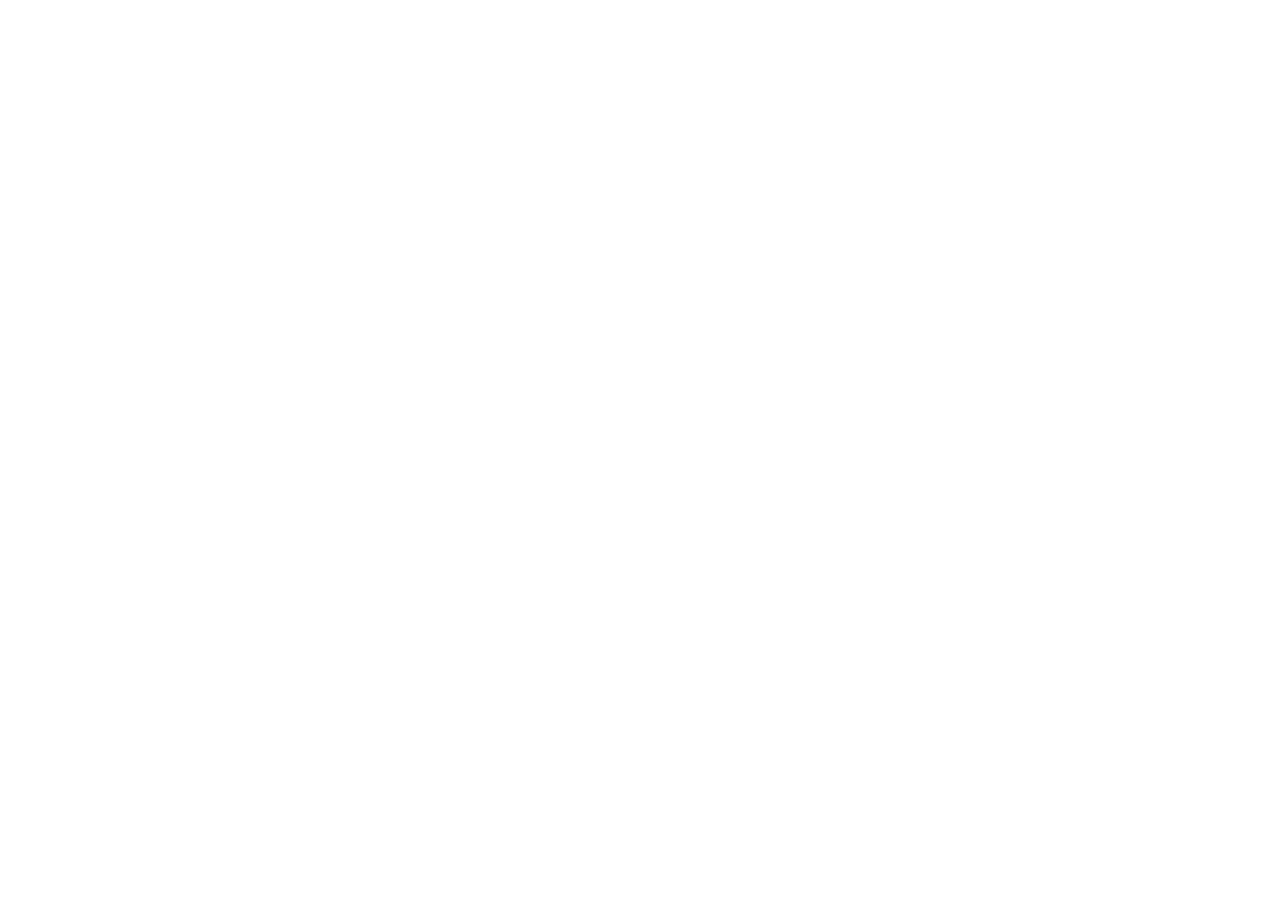
==== Exercice1/index.html @ d219b99d "first commit for exercice 1" ====
<!DOCTYPE html>
<html lang="en">
<head>
    <meta charset="UTF-8">
    <meta http-equiv="X-UA-Compatible" content="IE=edge">
    <meta name="viewport" content="width=device-width, initial-scale=1.0">
    <title>Le binaire et l'hexadecimal</title>
</head>
<body>
    
</body>
</html>
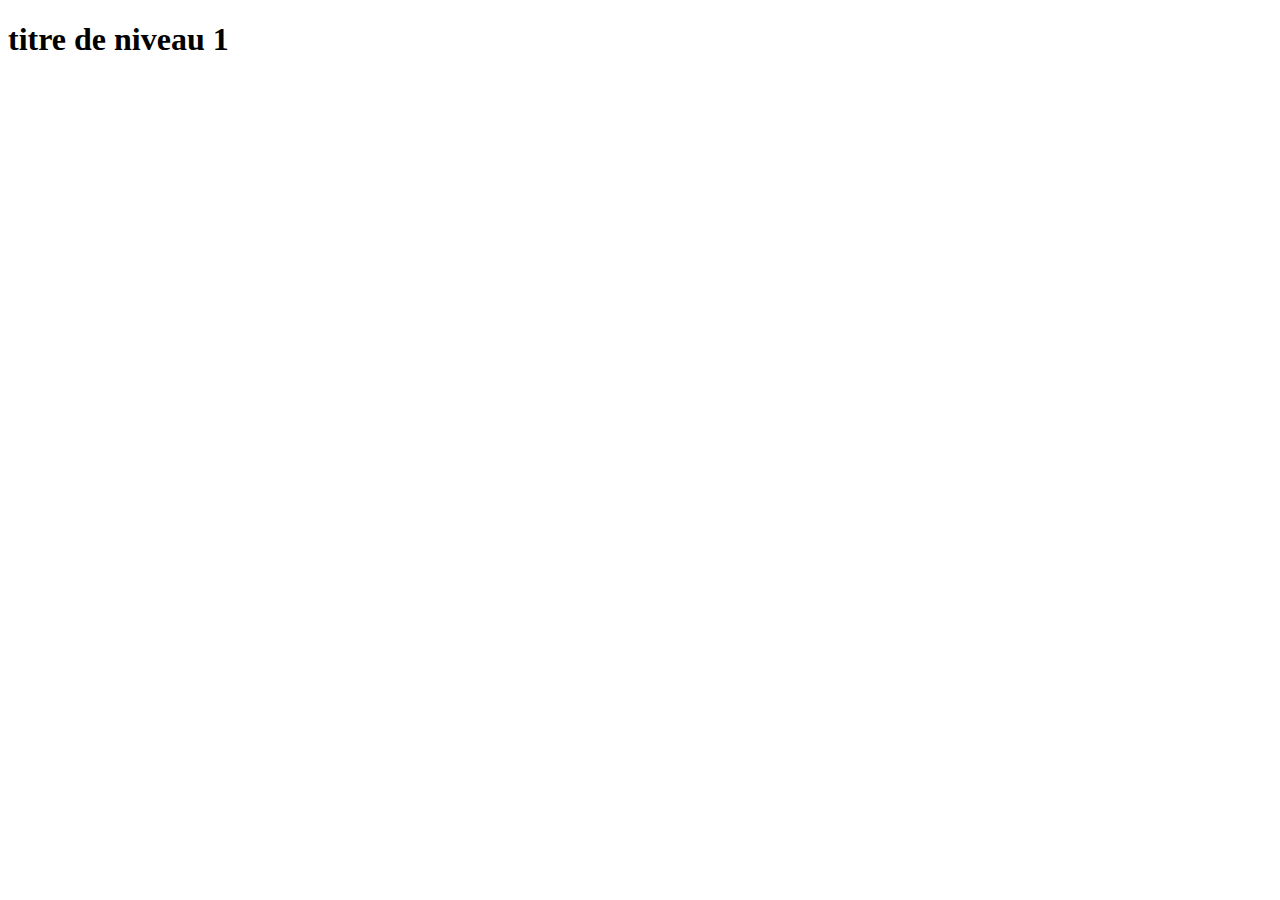
==== commit 245d8e8c: "title 1" ====
--- a/Exercice1/index.html
+++ b/Exercice1/index.html
@@ -7,6 +7,6 @@
     <title>Le binaire et l'hexadecimal</title>
 </head>
 <body>
-    
+    <h1>titre de niveau 1</h1>
 </body>
 </html>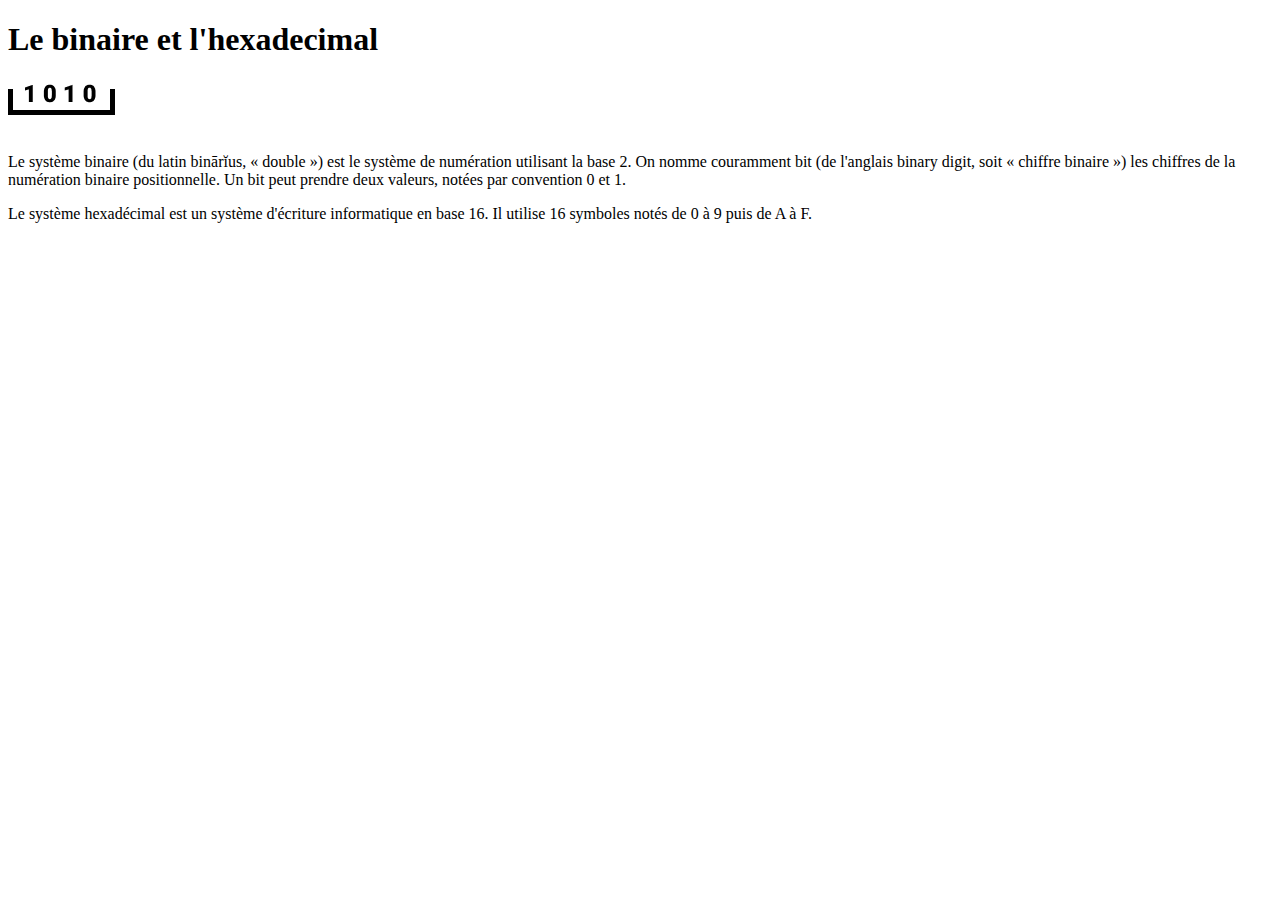
==== commit e6cf8b55: "addition of picture and 3 phrasing" ====
--- a/Exercice1/index.html
+++ b/Exercice1/index.html
@@ -1,12 +1,26 @@
 <!DOCTYPE html>
 <html lang="en">
+
 <head>
     <meta charset="UTF-8">
     <meta http-equiv="X-UA-Compatible" content="IE=edge">
     <meta name="viewport" content="width=device-width, initial-scale=1.0">
     <title>Le binaire et l'hexadecimal</title>
 </head>
+
 <body>
-    <h1>titre de niveau 1</h1>
+    <nav>
+        <h1>Le binaire et l'hexadecimal</h1>
+        <img src="image/logo_exercice1.png" alt="">
+    </nav>
+<img src="image/ball-63527_1920.jpg" alt="">
+<p>Le <span>système binaire</span>  <span>(du latin binārĭus, « double »)</span> est le système de numération utilisant la base 2. On nomme couramment
+bit (de l'anglais binary digit, soit « chiffre binaire ») les chiffres de la numération binaire positionnelle. Un bit
+peut prendre deux valeurs, notées par convention 0 et 1.</p>
+
+<p>Le<span> système hexadécimal</span> est un système d'écriture informatique en base 16. Il utilise 16 symboles notés de 0 à 9 puis de
+A à F.</p>
+
 </body>
+
 </html>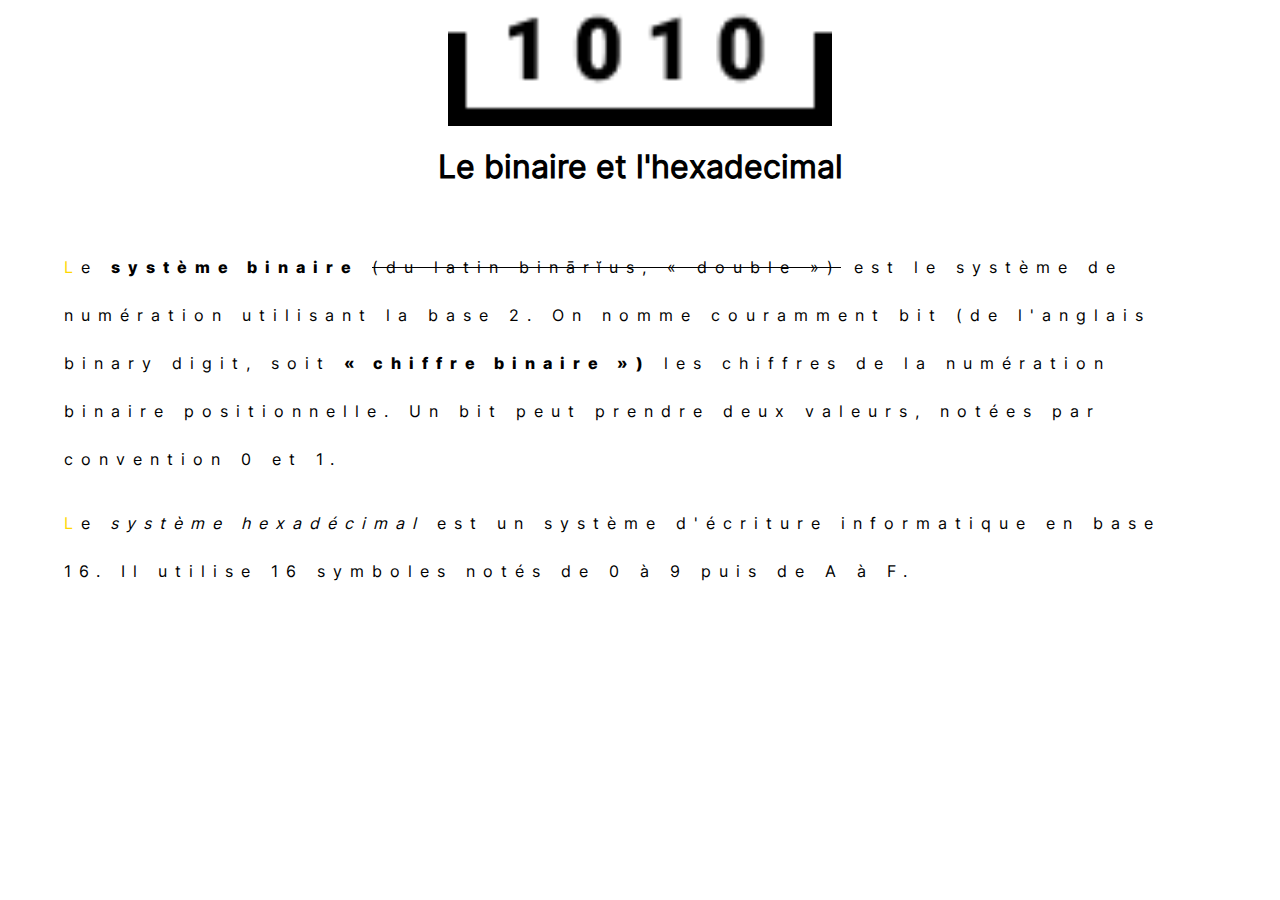
==== commit 11b67af4: "addition line html" ====
--- a/Exercice1/index.html
+++ b/Exercice1/index.html
@@ -5,6 +5,7 @@
     <meta charset="UTF-8">
     <meta http-equiv="X-UA-Compatible" content="IE=edge">
     <meta name="viewport" content="width=device-width, initial-scale=1.0">
+    <link rel="stylesheet" href="style.css">
     <title>Le binaire et l'hexadecimal</title>
 </head>
 
@@ -13,12 +14,12 @@
         <h1>Le binaire et l'hexadecimal</h1>
         <img src="image/logo_exercice1.png" alt="">
     </nav>
-<img src="image/ball-63527_1920.jpg" alt="">
+<img class="imagedeco" src="image/ball-63527_1920.jpg" alt="">
 <p>Le <span>système binaire</span>  <span>(du latin binārĭus, « double »)</span> est le système de numération utilisant la base 2. On nomme couramment
-bit (de l'anglais binary digit, soit « chiffre binaire ») les chiffres de la numération binaire positionnelle. Un bit
+bit (de l'anglais binary digit, soit <span>« chiffre binaire »)</span>  les chiffres de la numération binaire positionnelle. Un bit
 peut prendre deux valeurs, notées par convention 0 et 1.</p>
 
-<p>Le<span> système hexadécimal</span> est un système d'écriture informatique en base 16. Il utilise 16 symboles notés de 0 à 9 puis de
+<p>Le<span class="hexadec"> système hexadécimal</span> est un système d'écriture informatique en base 16. Il utilise 16 symboles notés de 0 à 9 puis de
 A à F.</p>
 
 </body>
--- a/Exercice1/style.css
+++ b/Exercice1/style.css
@@ -0,0 +1,56 @@
+@font-face {
+    font-family: inter-regular;
+    src: url(/font/Inter-Regular.ttf);
+}
+
+@font-face {
+    font-family: inter-bold;
+    src: url(/font/Inter-ExtraBold.ttf);
+}
+
+body{
+    margin: 0;
+    padding: 0;
+    font-family: inter-regular;
+}
+
+nav{
+    display: flex;
+    flex-direction: column-reverse;
+    align-items: center;
+}
+nav img{
+    width: 30vw;
+}
+
+.imagedeco{
+    width: 100vw;
+}
+
+p{
+    margin-left: 5vw;
+    margin-right: 5vw;
+    line-height: 3rem;
+    letter-spacing: 0.5rem;
+
+}
+
+span:nth-child(1){
+    font-family: inter-bold;
+}
+span:nth-child(3){
+    font-family: inter-bold;
+}
+
+span:nth-child(2){
+    text-decoration: line-through;
+}
+
+p .hexadec{
+    font-family: inter-regular;
+    font-style: italic;
+}
+
+p::first-letter{
+    color: gold;
+}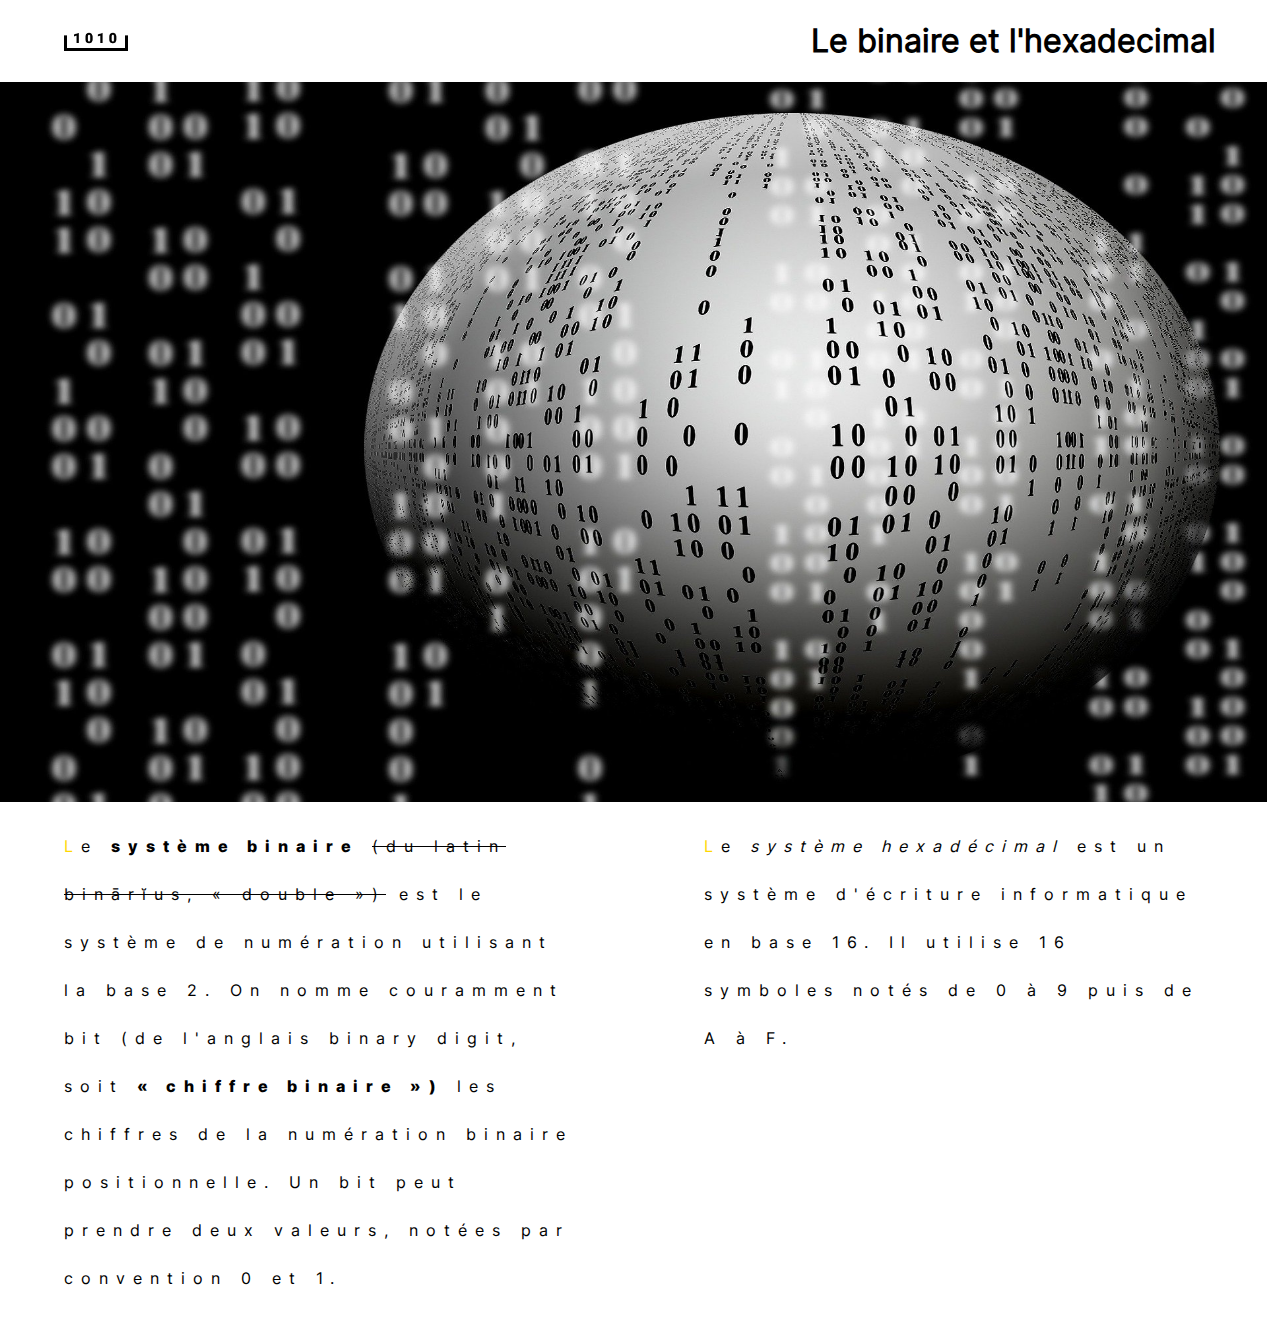
==== commit fa028d26: "addition responsive" ====
--- a/Exercice1/index.html
+++ b/Exercice1/index.html
@@ -14,13 +14,19 @@
         <h1>Le binaire et l'hexadecimal</h1>
         <img src="image/logo_exercice1.png" alt="">
     </nav>
-<img class="imagedeco" src="image/ball-63527_1920.jpg" alt="">
-<p>Le <span>système binaire</span>  <span>(du latin binārĭus, « double »)</span> est le système de numération utilisant la base 2. On nomme couramment
-bit (de l'anglais binary digit, soit <span>« chiffre binaire »)</span>  les chiffres de la numération binaire positionnelle. Un bit
-peut prendre deux valeurs, notées par convention 0 et 1.</p>
+    <img class="imagedeco" src="image/ball-63527_1920.jpg" alt="">
+    <main>
+        <p>Le <span>système binaire</span> <span>(du latin binārĭus, « double »)</span> est le système de numération
+            utilisant la base 2. On nomme couramment
+            bit (de l'anglais binary digit, soit <span>« chiffre binaire »)</span> les chiffres de la numération binaire
+            positionnelle. Un bit
+            peut prendre deux valeurs, notées par convention 0 et 1.</p>
 
-<p>Le<span class="hexadec"> système hexadécimal</span> est un système d'écriture informatique en base 16. Il utilise 16 symboles notés de 0 à 9 puis de
-A à F.</p>
+        <p>Le<span class="hexadec"> système hexadécimal</span> est un système d'écriture informatique en base 16. Il
+            utilise 16 symboles notés de 0 à 9 puis de
+            A à F.</p>
+    </main>
+
 
 </body>
 
--- a/Exercice1/style.css
+++ b/Exercice1/style.css
@@ -53,4 +53,27 @@
 
 p::first-letter{
     color: gold;
+}
+
+@media (min-width:1024px) {
+    nav img{
+        width: 5vw;
+    }
+    nav{
+        display: flex;
+        flex-direction: row-reverse;
+        justify-content: space-between;
+        margin-right: 5vw;
+        margin-left: 5vw;
+    }
+    .imagedeco{
+        height: 80vh;
+        width: 99vw;
+    }
+    main{
+        display: flex;
+    }
+    main p{
+        width: 50vw;
+    }
 }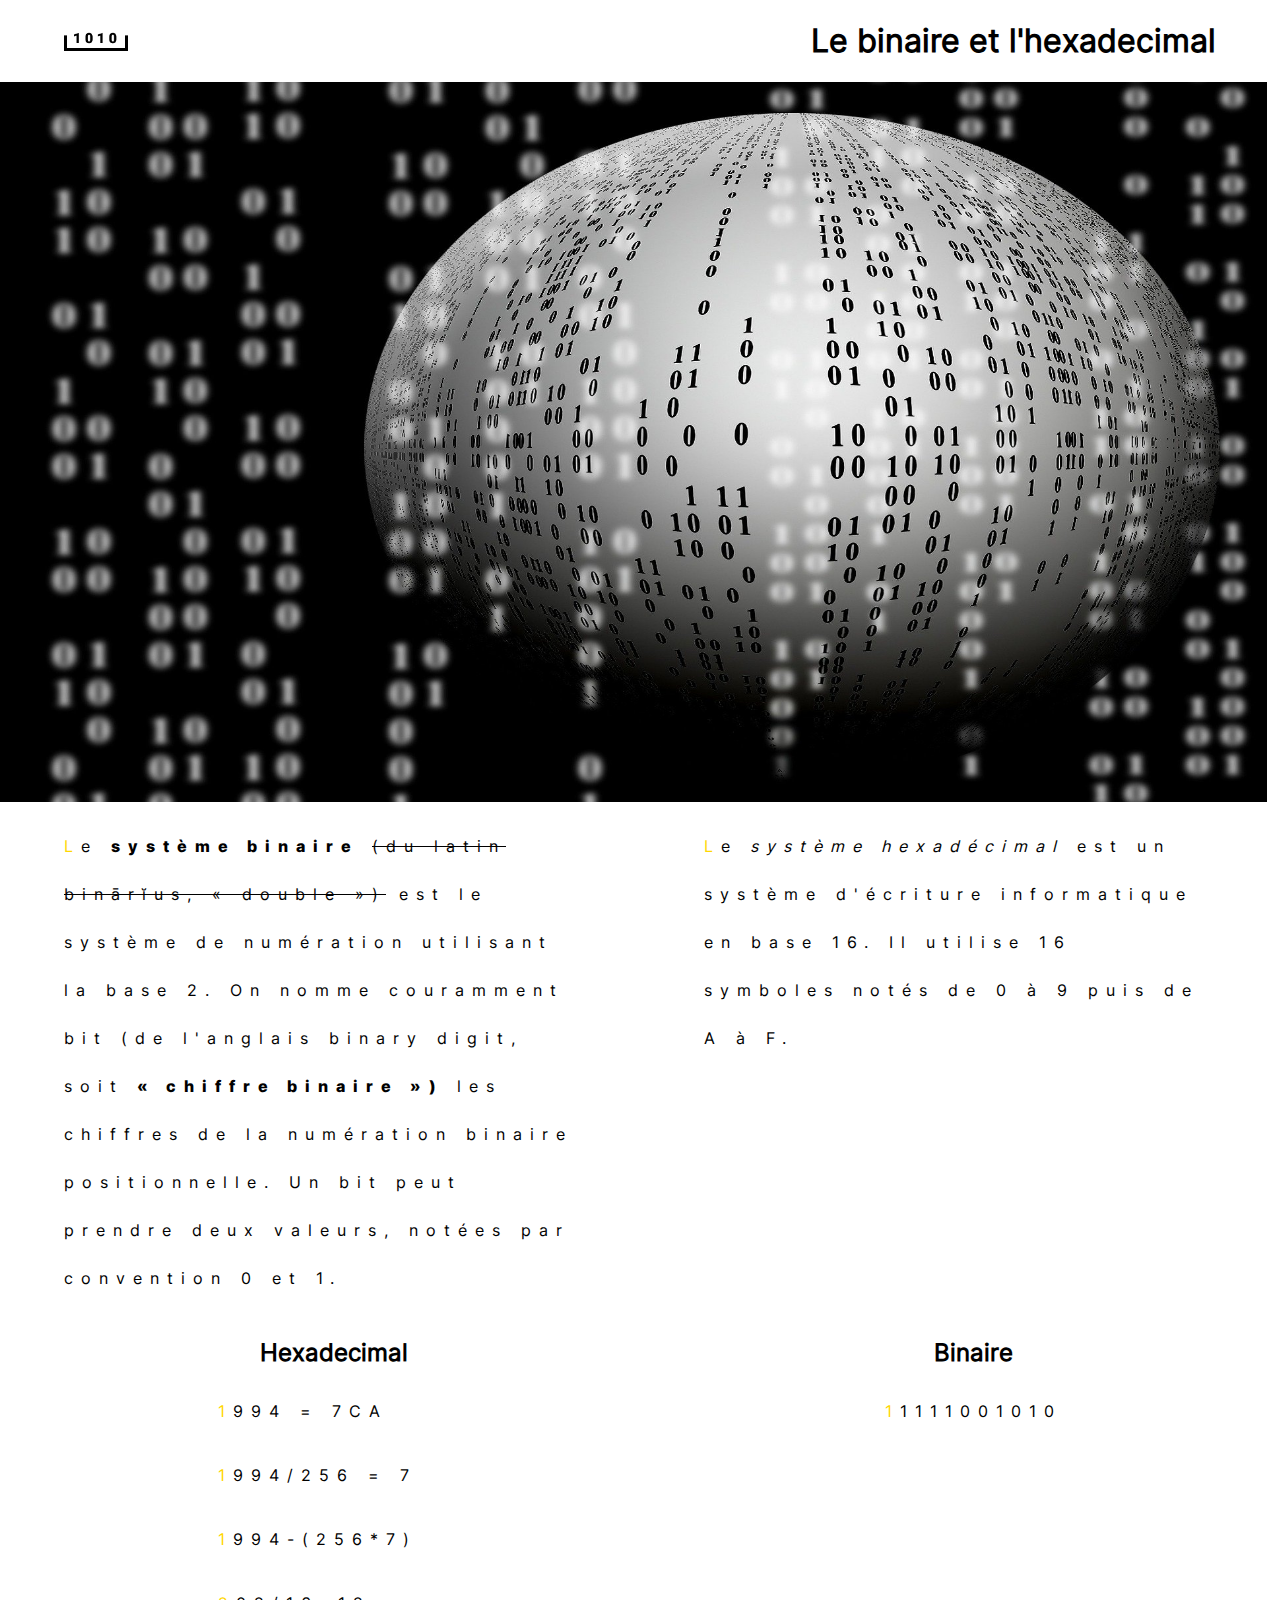
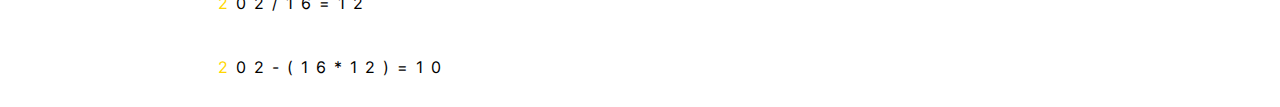
==== commit 23d149f2: "addition hexadecimal and bianire calculator" ====
--- a/Exercice1/index.html
+++ b/Exercice1/index.html
@@ -27,7 +27,21 @@
             A à F.</p>
     </main>
 
+    <section>
+        <article class=hexa>
+            <h2>Hexadecimal</h2>
+            <p>1994 = 7CA</p>
+            <p>1994/256 = 7</p>
+            <p>1994-(256*7)</p>
+            <p>202/16=12</p>
+            <p>202-(16*12)=10</p>
+        </article>
+        <article class="binaire">
+            <h2>Binaire</h2>
+            <p>11111001010</p>
+        </article>
 
+    </section>
 </body>
 
 </html>--- a/Exercice1/style.css
+++ b/Exercice1/style.css
@@ -55,6 +55,9 @@
     color: gold;
 }
 
+h2{
+    text-align: center;
+}
 @media (min-width:1024px) {
     nav img{
         width: 5vw;
@@ -76,4 +79,8 @@
     main p{
         width: 50vw;
     }
+    section{
+        display: flex;
+        justify-content: space-around;
+    }
 }